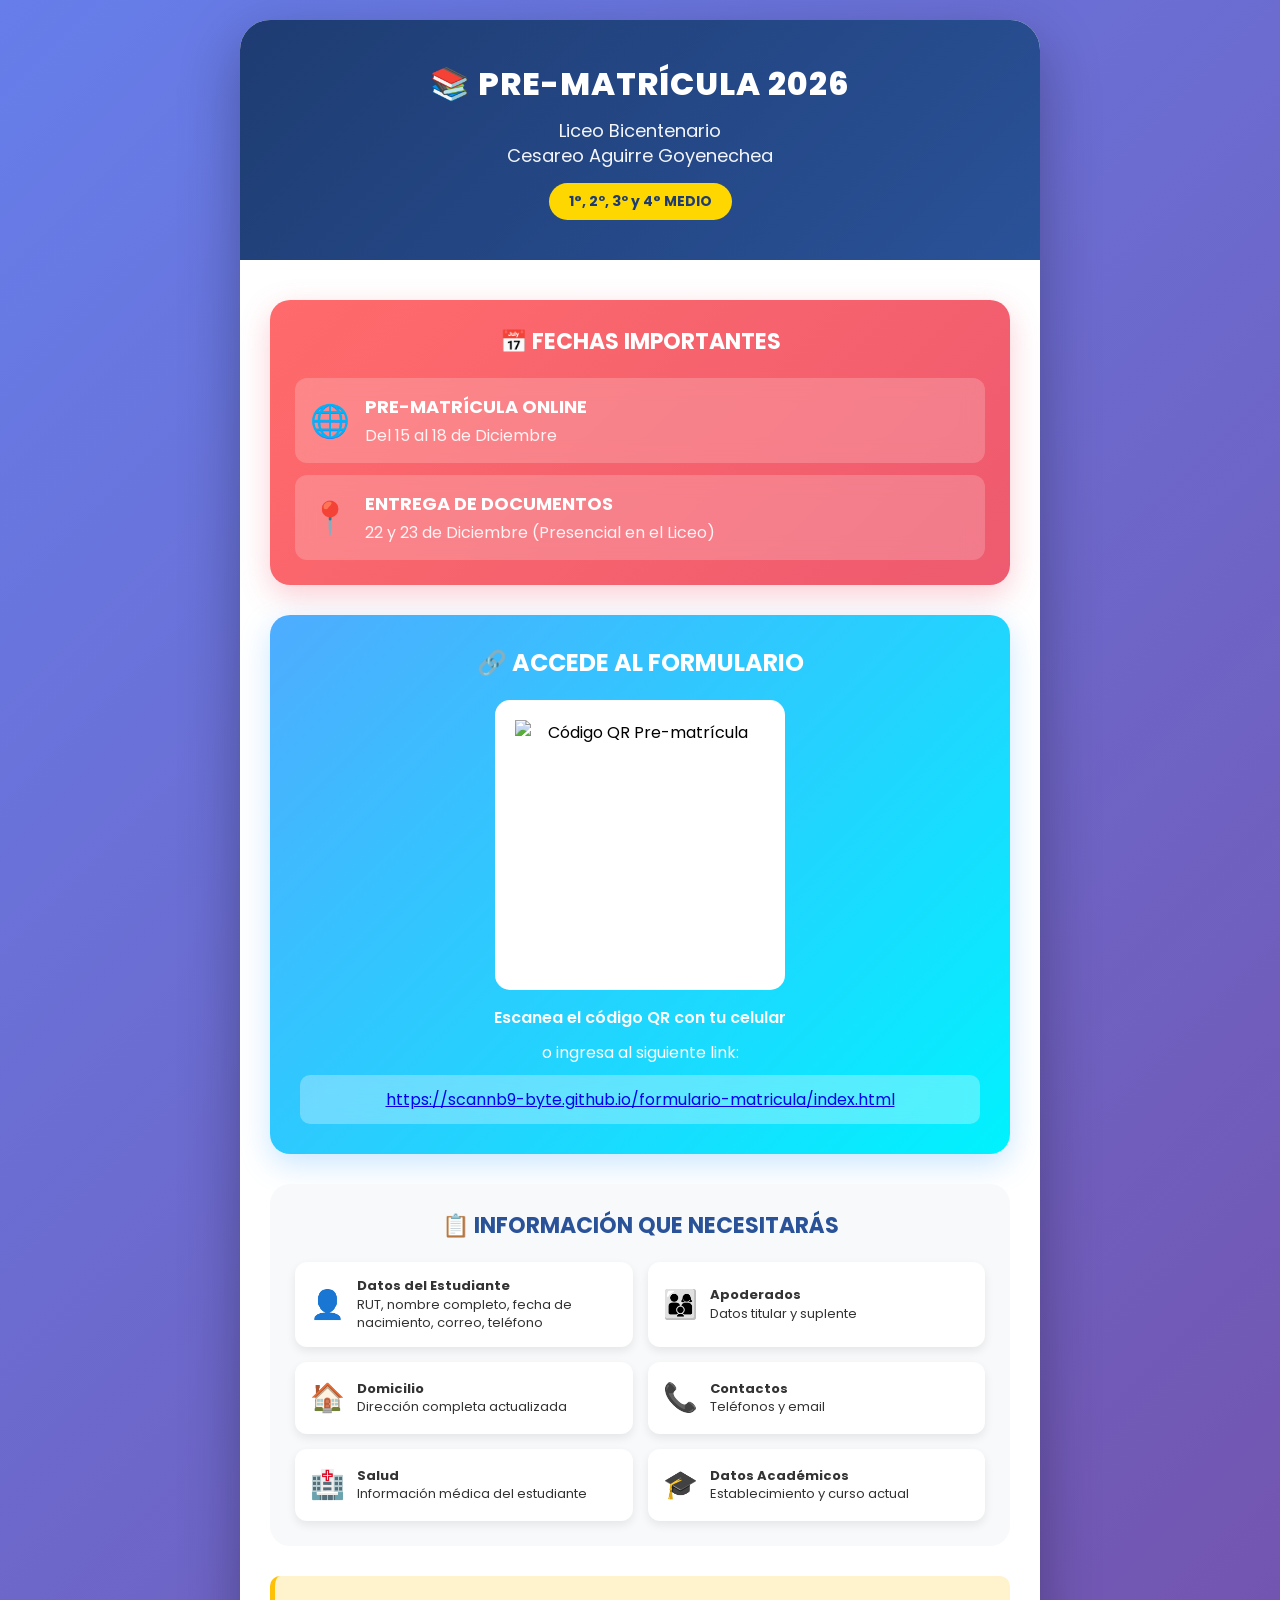
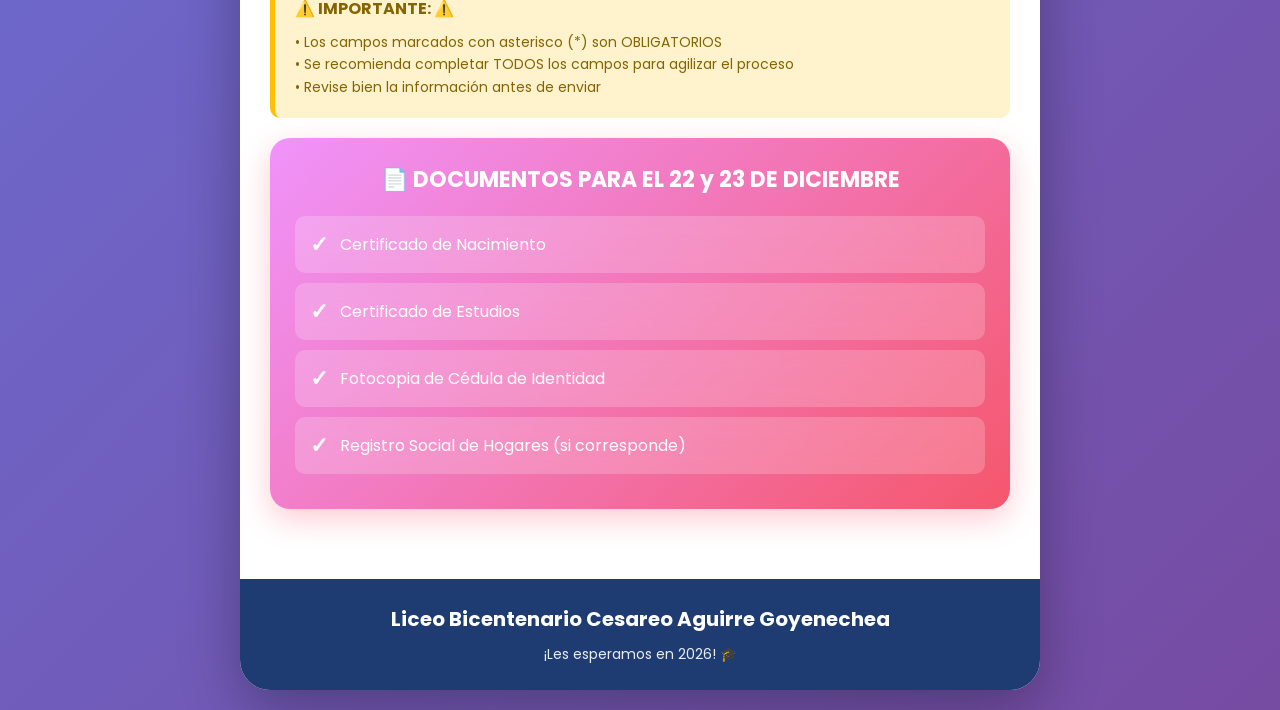
==== infografia_prematricula.html @ f58bd54b "Add files via upload" ====
<!DOCTYPE html>
<html lang="es">
<head>
    <meta charset="UTF-8">
    <meta name="viewport" content="width=device-width, initial-scale=1.0">
    <title>Pre-Matrícula 2026 - Liceo Bicentenario Cesareo Aguirre Goyenechea</title>
    <style>
        @import url('https://fonts.googleapis.com/css2?family=Poppins:wght@400;600;700;800&display=swap');
        
        * {
            margin: 0;
            padding: 0;
            box-sizing: border-box;
        }
        
        body {
            font-family: 'Poppins', sans-serif;
            background: linear-gradient(135deg, #667eea 0%, #764ba2 100%);
            padding: 20px;
            display: flex;
            justify-content: center;
            align-items: center;
            min-height: 100vh;
        }
        
        .infografia {
            background: white;
            width: 100%;
            max-width: 800px;
            border-radius: 30px;
            box-shadow: 0 20px 60px rgba(0,0,0,0.3);
            overflow: hidden;
        }
        
        .header {
            background: linear-gradient(135deg, #1e3c72 0%, #2a5298 100%);
            color: white;
            padding: 40px 30px;
            text-align: center;
        }
        
        .header h1 {
            font-size: 32px;
            font-weight: 800;
            margin-bottom: 10px;
            text-transform: uppercase;
            letter-spacing: 1px;
        }
        
        .header h2 {
            font-size: 18px;
            font-weight: 400;
            opacity: 0.95;
            line-height: 1.4;
        }
        
        .badge {
            background: #ffd700;
            color: #1e3c72;
            display: inline-block;
            padding: 8px 20px;
            border-radius: 20px;
            font-weight: 700;
            margin-top: 15px;
            font-size: 14px;
        }
        
        .content {
            padding: 40px 30px;
        }
        
        .fechas-importantes {
            background: linear-gradient(135deg, #ff6b6b 0%, #ee5a6f 100%);
            color: white;
            padding: 25px;
            border-radius: 20px;
            margin-bottom: 30px;
            box-shadow: 0 10px 30px rgba(238, 90, 111, 0.3);
        }
        
        .fechas-importantes h3 {
            font-size: 22px;
            margin-bottom: 20px;
            text-align: center;
            font-weight: 700;
        }
        
        .fecha-item {
            background: rgba(255,255,255,0.2);
            padding: 15px;
            border-radius: 12px;
            margin-bottom: 12px;
            display: flex;
            align-items: center;
            backdrop-filter: blur(10px);
        }
        
        .fecha-item:last-child {
            margin-bottom: 0;
        }
        
        .fecha-icon {
            font-size: 32px;
            margin-right: 15px;
        }
        
        .fecha-text {
            flex: 1;
        }
        
        .fecha-text strong {
            display: block;
            font-size: 18px;
            margin-bottom: 3px;
        }
        
        .fecha-text span {
            font-size: 16px;
            opacity: 0.9;
        }
        
        .qr-section {
            background: linear-gradient(135deg, #4facfe 0%, #00f2fe 100%);
            padding: 30px;
            border-radius: 20px;
            text-align: center;
            margin-bottom: 30px;
            box-shadow: 0 10px 30px rgba(79, 172, 254, 0.3);
        }
        
        .qr-section h3 {
            color: white;
            font-size: 24px;
            margin-bottom: 20px;
            font-weight: 700;
        }
        
        .qr-container {
            background: white;
            padding: 20px;
            border-radius: 15px;
            display: inline-block;
            margin-bottom: 15px;
        }
        
        .qr-container img {
            width: 250px;
            height: 250px;
            display: block;
        }
        
        .link-box {
            background: rgba(255,255,255,0.3);
            padding: 12px 20px;
            border-radius: 10px;
            color: white;
            font-size: 16px;
            word-break: break-all;
            backdrop-filter: blur(10px);
        }
        
        .informacion-necesaria {
            background: #f8f9fa;
            padding: 25px;
            border-radius: 20px;
            margin-bottom: 30px;
        }
        
        .informacion-necesaria h3 {
            color: #2a5298;
            font-size: 22px;
            margin-bottom: 20px;
            text-align: center;
            font-weight: 700;
        }
        
        .info-grid {
            display: grid;
            grid-template-columns: repeat(2, 1fr);
            gap: 15px;
        }
        
        .info-item {
            background: white;
            padding: 15px;
            border-radius: 12px;
            display: flex;
            align-items: center;
            box-shadow: 0 4px 10px rgba(0,0,0,0.08);
            transition: transform 0.2s;
        }
        
        .info-item:hover {
            transform: translateY(-3px);
            box-shadow: 0 6px 15px rgba(0,0,0,0.12);
        }
        
        .info-icon {
            font-size: 28px;
            margin-right: 12px;
        }
        
        .info-text {
            font-size: 13px;
            color: #333;
            line-height: 1.4;
        }
        
        .documentos {
            background: linear-gradient(135deg, #f093fb 0%, #f5576c 100%);
            color: white;
            padding: 25px;
            border-radius: 20px;
            margin-bottom: 30px;
            box-shadow: 0 10px 30px rgba(245, 87, 108, 0.3);
        }
        
        .documentos h3 {
            font-size: 22px;
            margin-bottom: 20px;
            text-align: center;
            font-weight: 700;
        }
        
        .doc-list {
            list-style: none;
        }
        
        .doc-list li {
            background: rgba(255,255,255,0.2);
            padding: 12px 15px;
            border-radius: 10px;
            margin-bottom: 10px;
            display: flex;
            align-items: center;
            backdrop-filter: blur(10px);
        }
        
        .doc-list li:before {
            content: "✓";
            font-size: 22px;
            margin-right: 12px;
            font-weight: bold;
        }
        
        .nota-importante {
            background: #fff3cd;
            border-left: 5px solid #ffc107;
            padding: 20px;
            border-radius: 10px;
            margin-bottom: 20px;
        }
        
        .nota-importante strong {
            color: #856404;
            display: block;
            margin-bottom: 10px;
            font-size: 16px;
        }
        
        .nota-importante p {
            color: #856404;
            font-size: 14px;
            line-height: 1.6;
        }
        
        .footer {
            background: #1e3c72;
            color: white;
            padding: 25px;
            text-align: center;
        }
        
        .footer h3 {
            font-size: 20px;
            margin-bottom: 10px;
        }
        
        .footer p {
            font-size: 14px;
            opacity: 0.9;
        }
        
        @media print {
            body {
                background: white;
                padding: 0;
            }
            
            .infografia {
                box-shadow: none;
                max-width: 100%;
            }
        }
        
        @media (max-width: 600px) {
            .header h1 {
                font-size: 24px;
            }
            
            .header h2 {
                font-size: 16px;
            }
            
            .info-grid {
                grid-template-columns: 1fr;
            }
            
            .qr-container img {
                width: 200px;
                height: 200px;
            }
        }
    </style>
</head>
<body>
    <div class="infografia">
        <div class="header">
            <h1>📚 PRE-MATRÍCULA 2026</h1>
            <h2>Liceo Bicentenario<br>Cesareo Aguirre Goyenechea</h2>
            <div class="badge">1°, 2º, 3º y 4° MEDIO</div>
        </div>
        
        <div class="content">
            <div class="fechas-importantes">
                <h3>📅 FECHAS IMPORTANTES</h3>
                <div class="fecha-item">
                    <div class="fecha-icon">🌐</div>
                    <div class="fecha-text">
                        <strong>PRE-MATRÍCULA ONLINE</strong>
                        <span>Del 15 al 18 de Diciembre</span>
                    </div>
                </div>
                <div class="fecha-item">
                    <div class="fecha-icon">📍</div>
                    <div class="fecha-text">
                        <strong>ENTREGA DE DOCUMENTOS</strong>
                        <span>22 y 23 de Diciembre (Presencial en el Liceo)</span>
                    </div>
                </div>
            </div>
            
            <div class="qr-section">
                <h3>🔗 ACCEDE AL FORMULARIO</h3>
                <div class="qr-container">
                    <img src="/mnt/user-data/uploads/Captura_de_pantalla_2025-11-15_205827.png" alt="Código QR Pre-matrícula">
                </div>
                <p style="color: white; margin-bottom: 10px; font-weight: 600;">Escanea el código QR con tu celular</p>
                <p style="color: white; margin-bottom: 10px;">o ingresa al siguiente link:</p>
                <div class="link-box">
                    <a href="https://scannb9-byte.github.io/formulario-matricula/index.html" target="_blank">
                        https://scannb9-byte.github.io/formulario-matricula/index.html
                    </a>
                </div>
            </div>
            
            <div class="informacion-necesaria">
                <h3>📋 INFORMACIÓN QUE NECESITARÁS</h3>
                <div class="info-grid">
                    <div class="info-item">
                        <div class="info-icon">👤</div>
                        <div class="info-text"><strong>Datos del Estudiante</strong><br>RUT, nombre completo, fecha de nacimiento, correo, teléfono</div>
                    </div>
                    <div class="info-item">
                        <div class="info-icon">👨‍👩‍👦</div>
                        <div class="info-text"><strong>Apoderados</strong><br>Datos titular y suplente</div>
                    </div>
                    <div class="info-item">
                        <div class="info-icon">🏠</div>
                        <div class="info-text"><strong>Domicilio</strong><br>Dirección completa actualizada</div>
                    </div>
                    <div class="info-item">
                        <div class="info-icon">📞</div>
                        <div class="info-text"><strong>Contactos</strong><br>Teléfonos y email</div>
                    </div>
                    <div class="info-item">
                        <div class="info-icon">🏥</div>
                        <div class="info-text"><strong>Salud</strong><br>Información médica del estudiante</div>
                    </div>
                    <div class="info-item">
                        <div class="info-icon">🎓</div>
                        <div class="info-text"><strong>Datos Académicos</strong><br>Establecimiento y curso actual</div>
                    </div>
                </div>
            </div>
            
            <div class="nota-importante">
                <strong>⚠️ IMPORTANTE: ⚠️</strong>
                <p>• Los campos marcados con asterisco (*) son OBLIGATORIOS</p>
                <p>• Se recomienda completar TODOS los campos para agilizar el proceso</p>
                <p>• Revise bien la información antes de enviar</p>
            </div>
            
            <div class="documentos">
                <h3>📄 DOCUMENTOS PARA EL 22 y 23 DE DICIEMBRE</h3>
                <ul class="doc-list">
                    <li>Certificado de Nacimiento</li>
                    <li>Certificado de Estudios</li>
                    <li>Fotocopia de Cédula de Identidad</li>
                    <li>Registro Social de Hogares (si corresponde)</li>
                </ul>
            </div>
        </div>
        
        <div class="footer">
            <h3>Liceo Bicentenario Cesareo Aguirre Goyenechea</h3>
            <p>¡Les esperamos en 2026! 🎓</p>
        </div>
    </div>
</body>
</html>
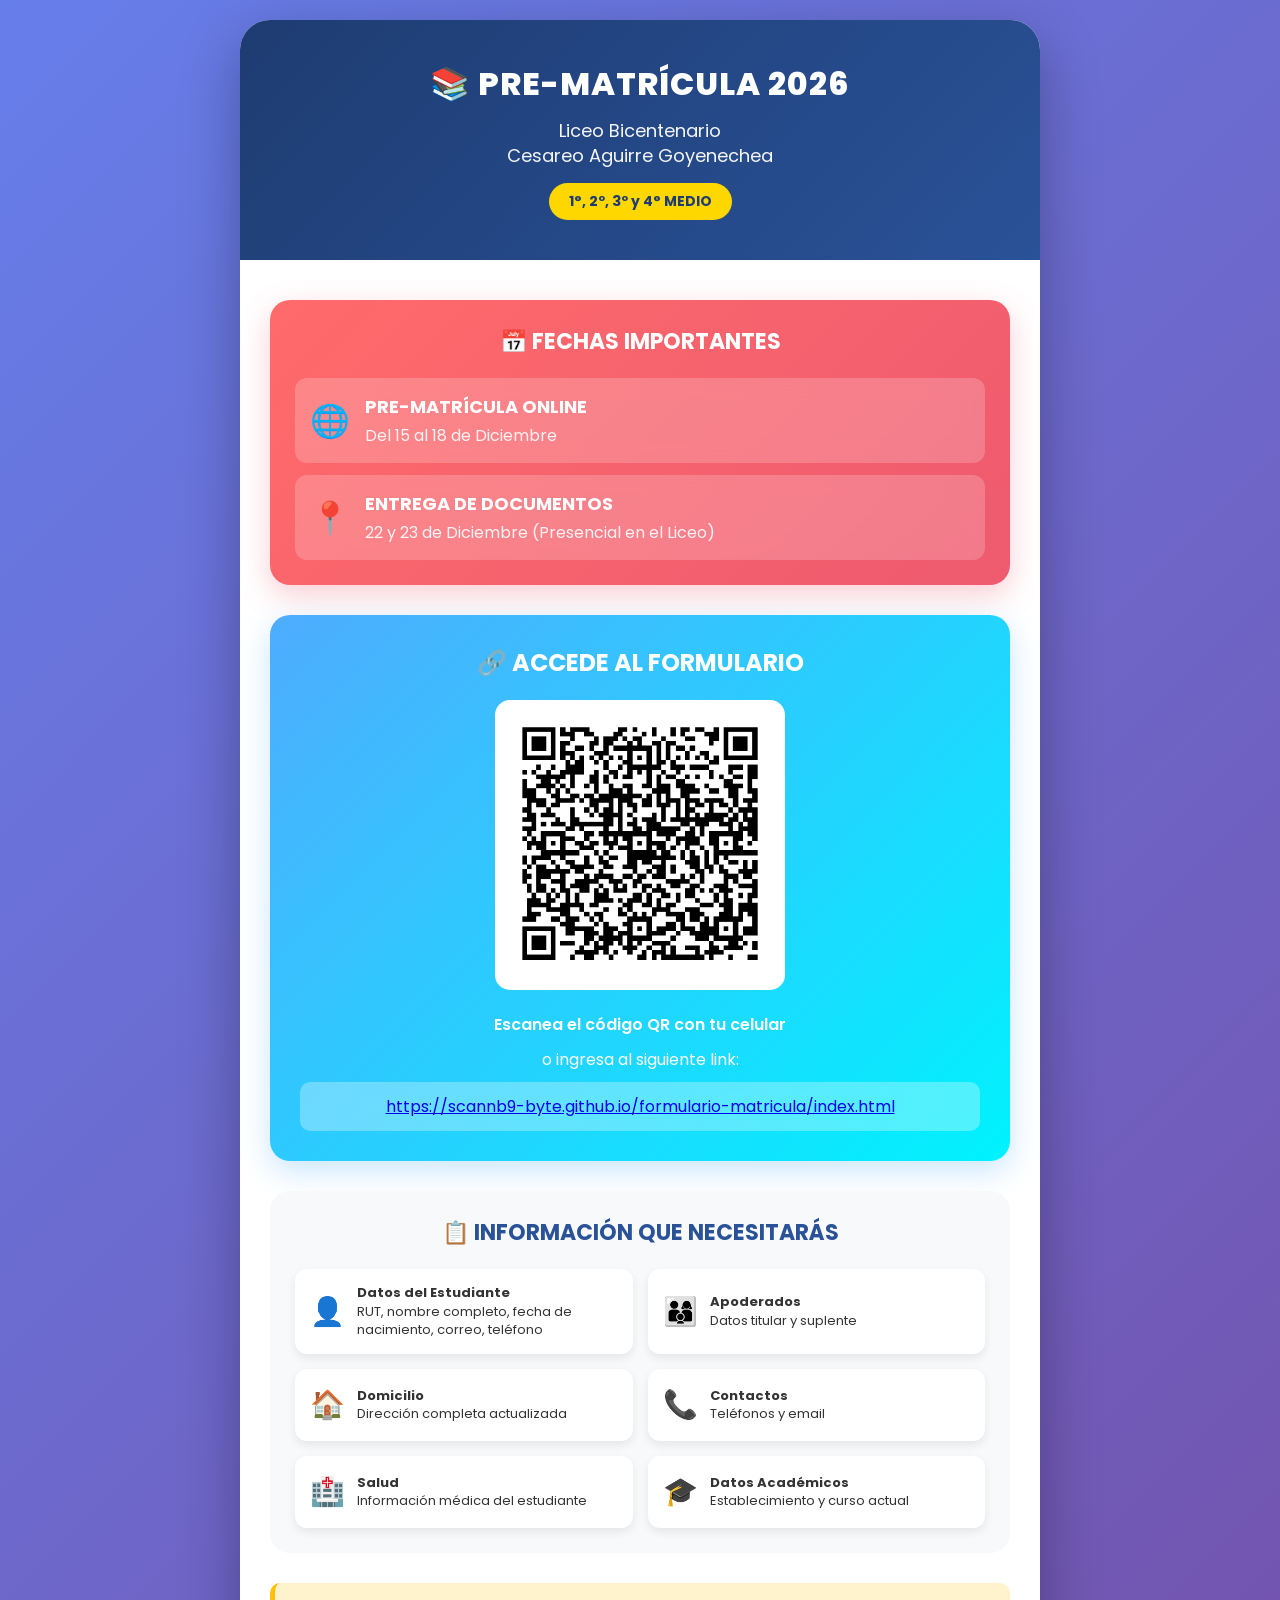
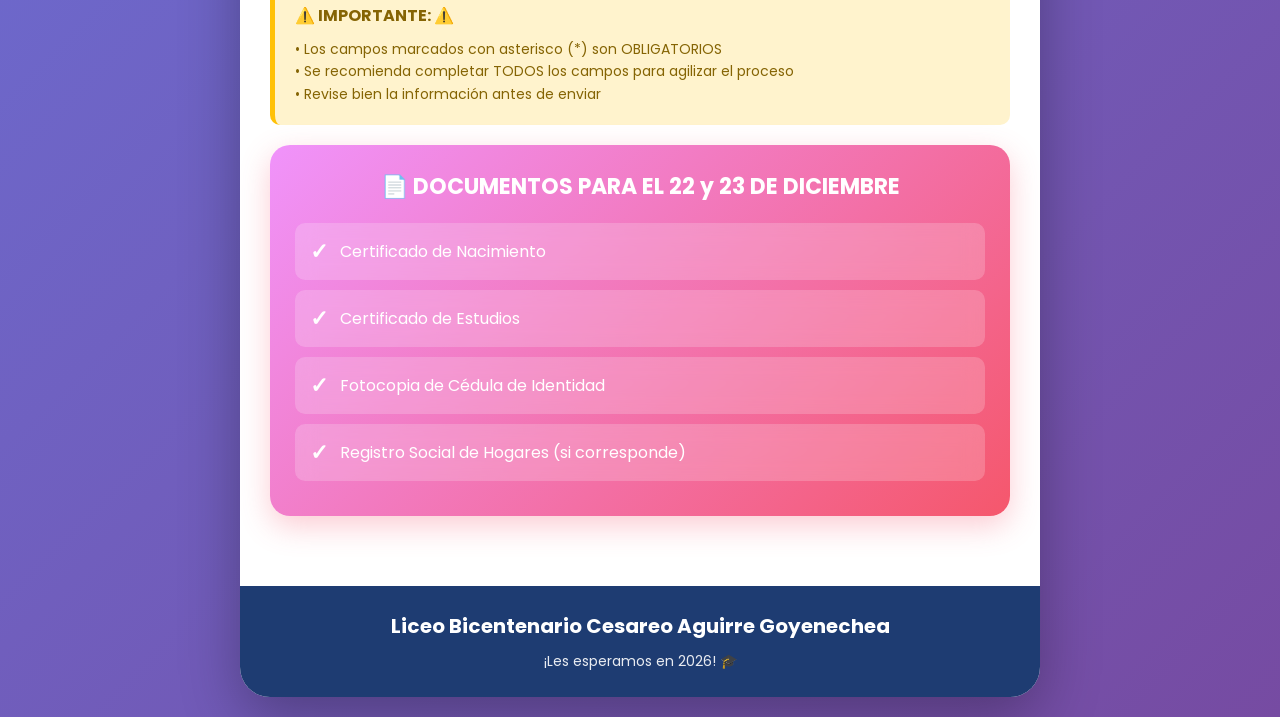
==== commit 5acd39db: "Update infografia_prematricula.html" ====
--- a/infografia_prematricula.html
+++ b/infografia_prematricula.html
@@ -343,7 +343,7 @@
             <div class="qr-section">
                 <h3>🔗 ACCEDE AL FORMULARIO</h3>
                 <div class="qr-container">
-                    <img src="/mnt/user-data/uploads/Captura_de_pantalla_2025-11-15_205827.png" alt="Código QR Pre-matrícula">
+                    <img src="qr.png" alt="Código QR Pre-matrícula">
                 </div>
                 <p style="color: white; margin-bottom: 10px; font-weight: 600;">Escanea el código QR con tu celular</p>
                 <p style="color: white; margin-bottom: 10px;">o ingresa al siguiente link:</p>
